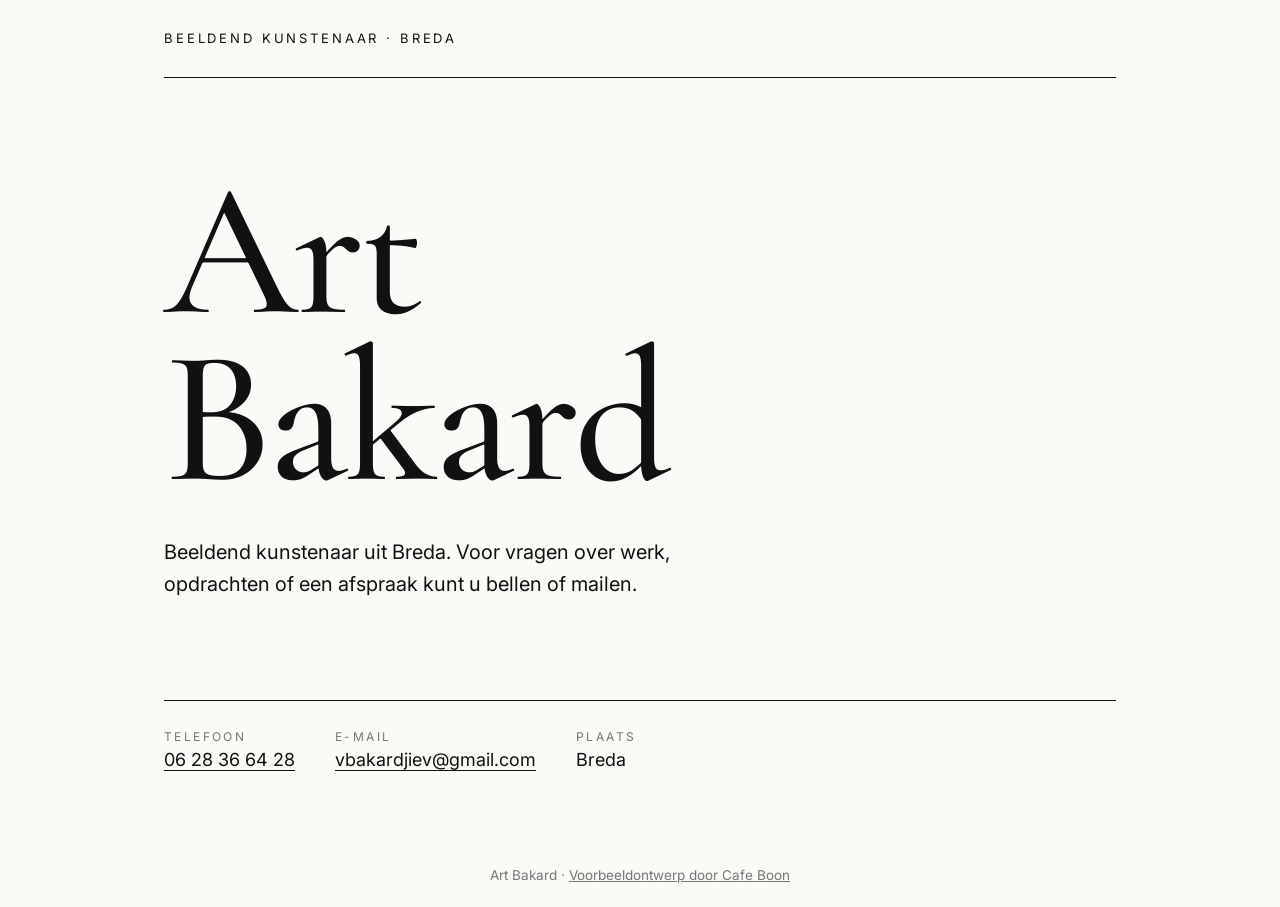
==== index.html @ c5c60d00 "Voorbeeldwebsite" ====
<!doctype html>
<html lang="nl">
<head>
<meta charset="utf-8">
<meta name="viewport" content="width=device-width,initial-scale=1">
<title>Art Bakard | Beeldend kunstenaar in Breda</title>
<meta name="description" content="Art Bakard is beeldend kunstenaar in Breda. Bel of mail voor werk, opdrachten of een afspraak.">
<meta name="robots" content="noindex">
<link rel="icon" type="image/png" href="images/favicon.png">
<meta property="og:title" content="Art Bakard">
<meta property="og:description" content="Art Bakard is beeldend kunstenaar in Breda. Bel of mail voor werk, opdrachten of een afspraak.">
<meta property="og:image" content="https://artbakard.cafeboon.com/images/og.png">
<link rel="preconnect" href="https://fonts.googleapis.com"><link rel="preconnect" href="https://fonts.gstatic.com" crossorigin>
<link href="https://fonts.googleapis.com/css2?family=Cormorant+Garamond:wght@500&family=Inter:wght@400&display=swap" rel="stylesheet">
<link rel="stylesheet" href="style.css">
</head>
<body>
<main>
<div class="top">Beeldend kunstenaar &middot; Breda</div>
<div class="hero"><h1>Art<br>Bakard</h1><p>Beeldend kunstenaar uit Breda. Voor vragen over werk, opdrachten of een afspraak kunt u bellen of mailen.</p></div>
<div class="line">
 <div><small>Telefoon</small><a href="tel:0628366428">06 28 36 64 28</a></div>
 <div><small>E-mail</small><a href="mailto:vbakardjiev@gmail.com">vbakardjiev@gmail.com</a></div>
 <div><small>Plaats</small>Breda</div>
</div></main>
<footer>Art Bakard &middot; <a href="https://cafeboon.com">Voorbeeldontwerp door Cafe Boon</a></footer>
</body>
</html>
---- style.css ----
*{box-sizing:border-box;margin:0}
body{font-family:'Inter',Arial,sans-serif;background:#fafaf7;color:#111;font-size:18px;line-height:1.6;min-height:100vh;display:flex;flex-direction:column}
main{flex:1;max-width:1000px;margin:0 auto;padding:0 24px;width:100%}
.top{padding:28px 0;font-size:13px;letter-spacing:.22em;text-transform:uppercase;border-bottom:1px solid #111}
.hero{padding:90px 0 40px}
.hero h1{font-family:'Cormorant Garamond',serif;font-weight:500;font-size:clamp(64px,15vw,190px);line-height:.88;letter-spacing:-.02em}
.hero p{margin-top:34px;max-width:26em;font-size:20px}
.line{display:flex;flex-wrap:wrap;gap:12px 40px;border-top:1px solid #111;margin-top:60px;padding:26px 0 70px}
.line small{display:block;font-size:12px;letter-spacing:.2em;text-transform:uppercase;color:#777}
.line a{color:#111;text-decoration-thickness:1px;text-underline-offset:4px}
footer{text-align:center;font-size:13.5px;padding:20px;color:#777}
footer a{color:#777}
@media(max-width:600px){.hero{padding:50px 0 20px}}
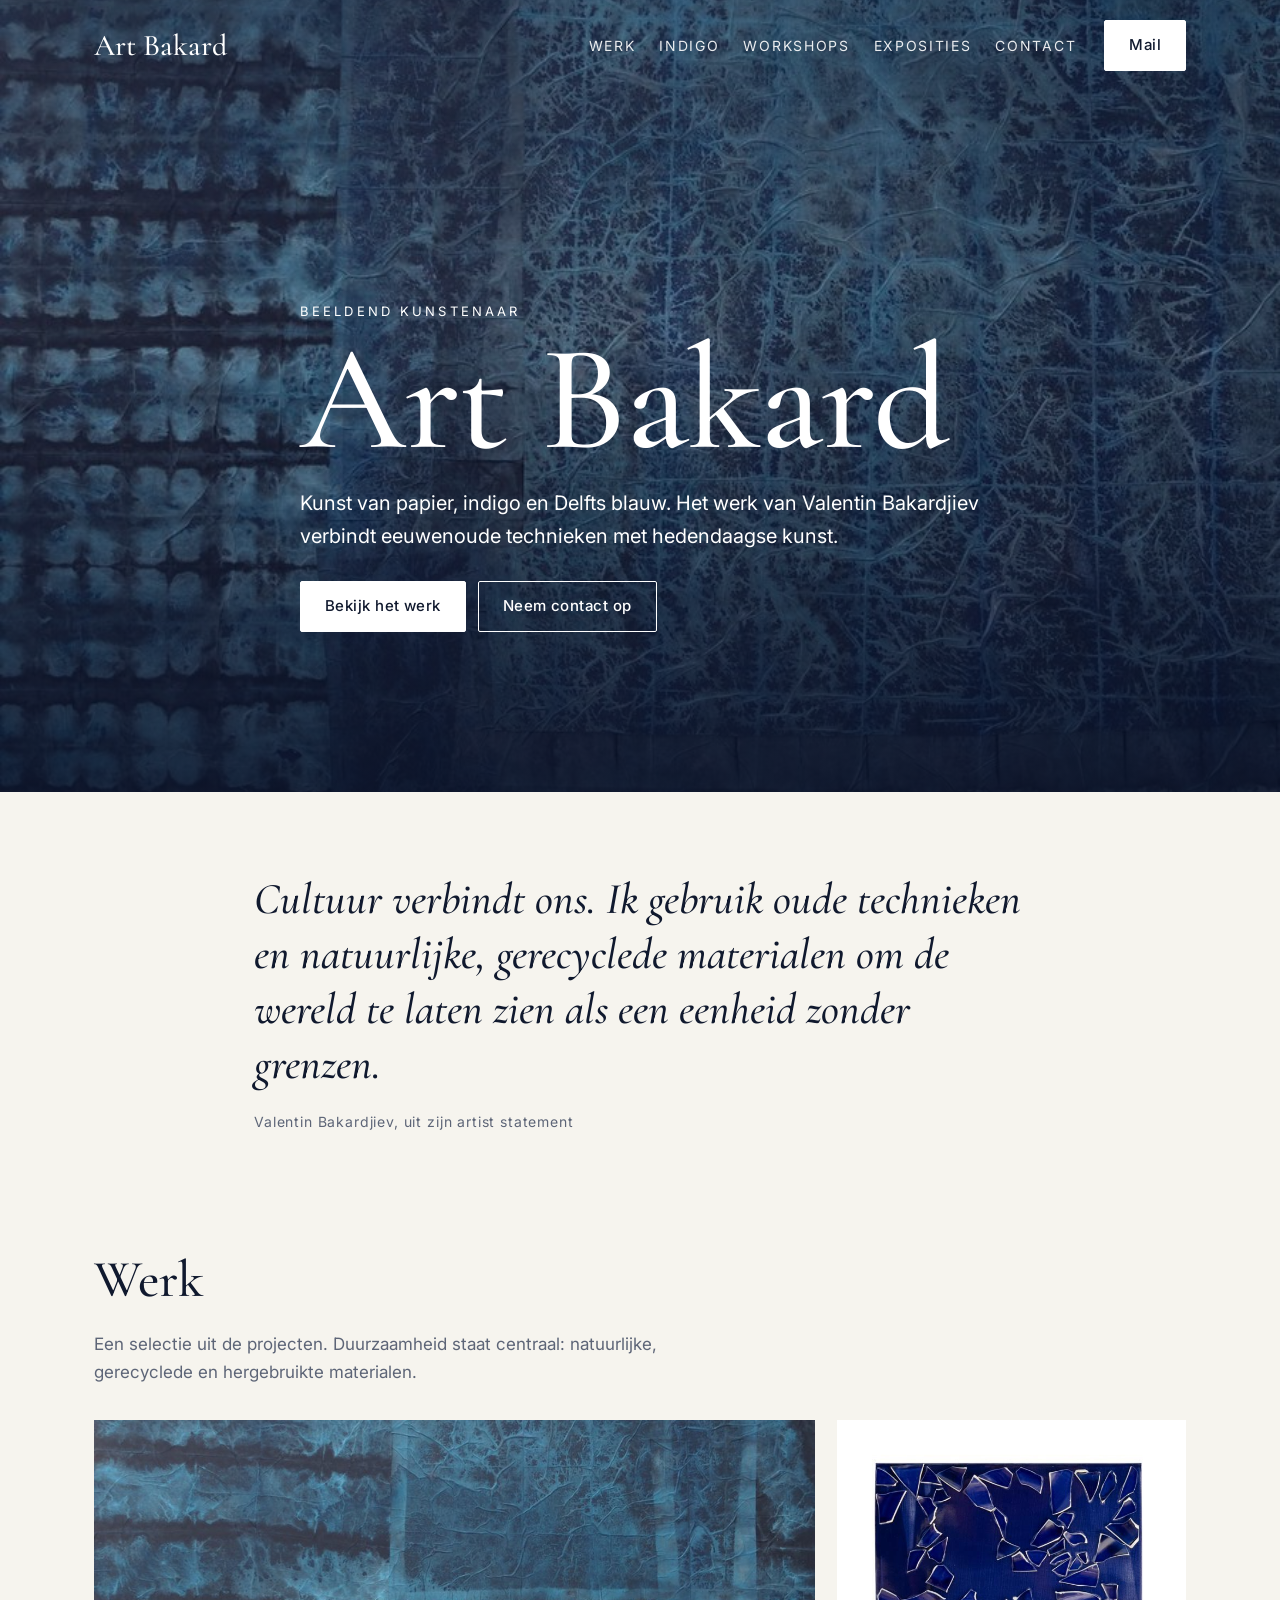
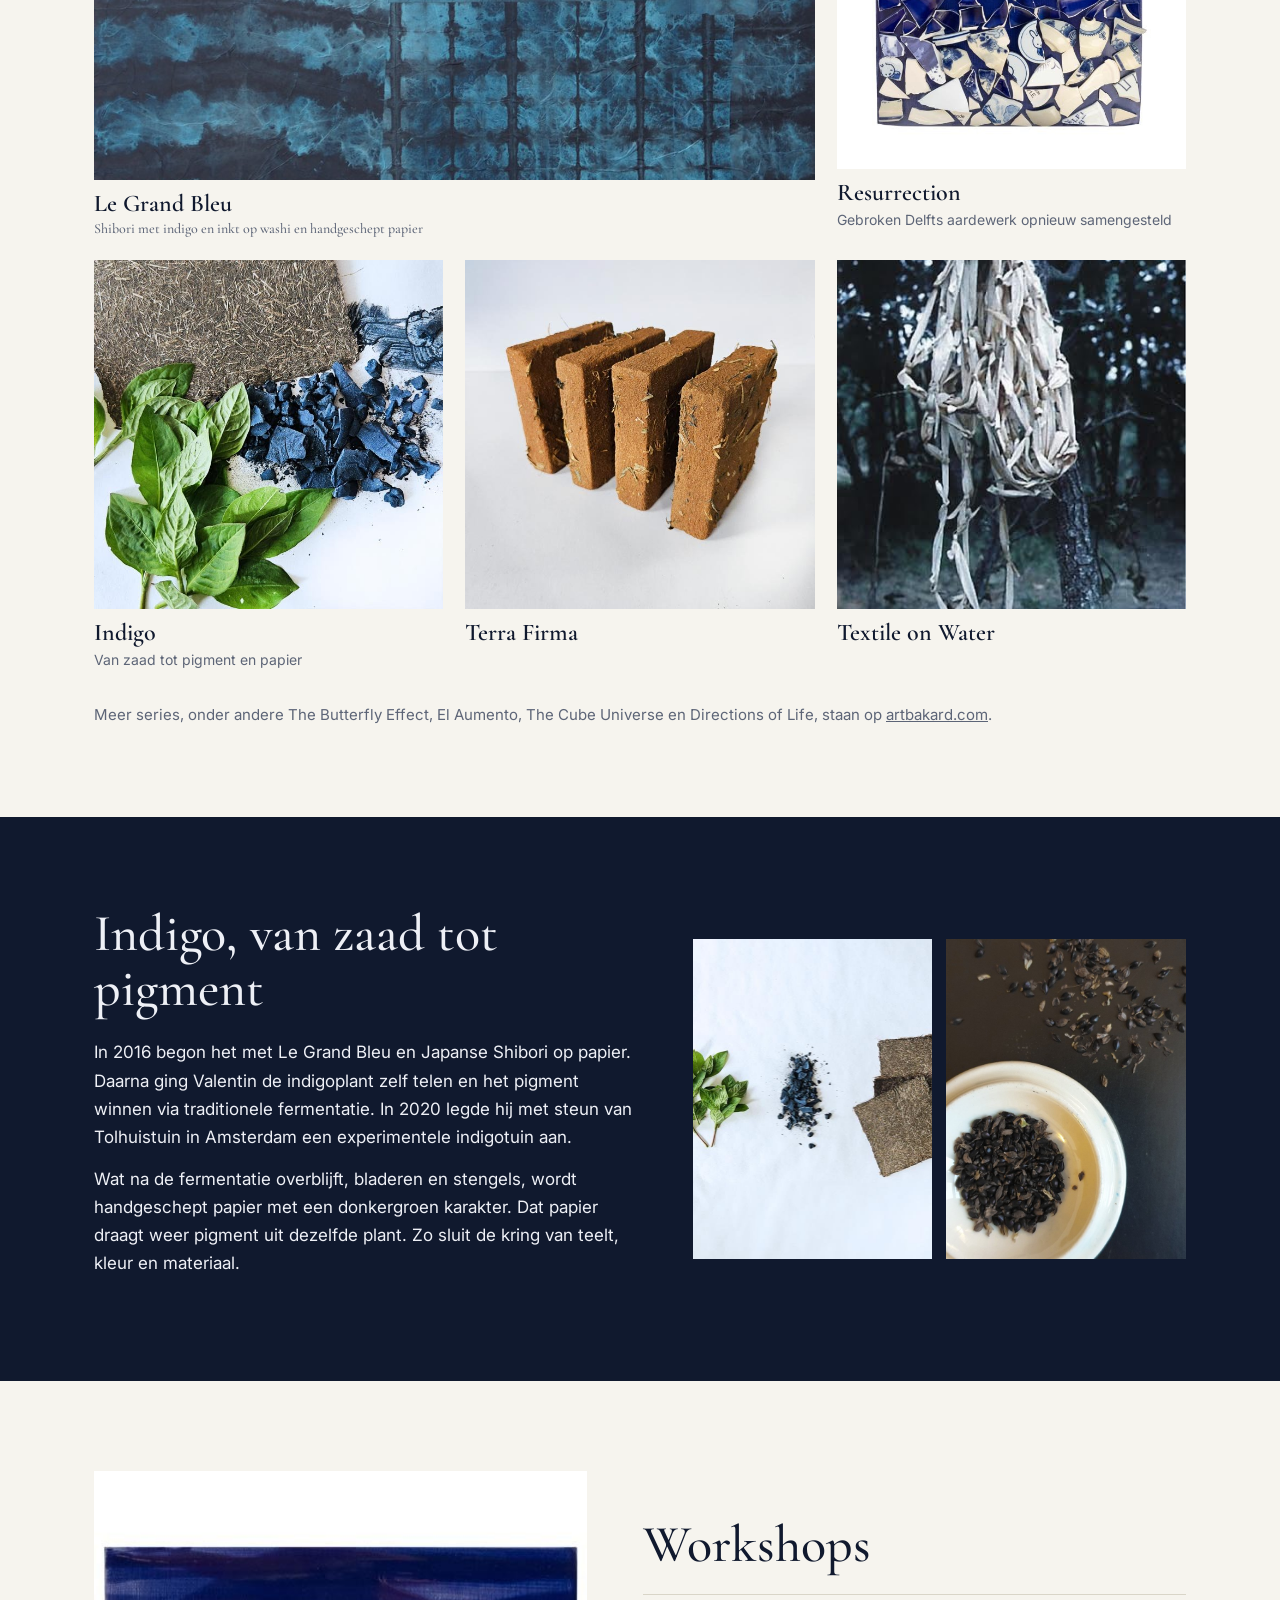
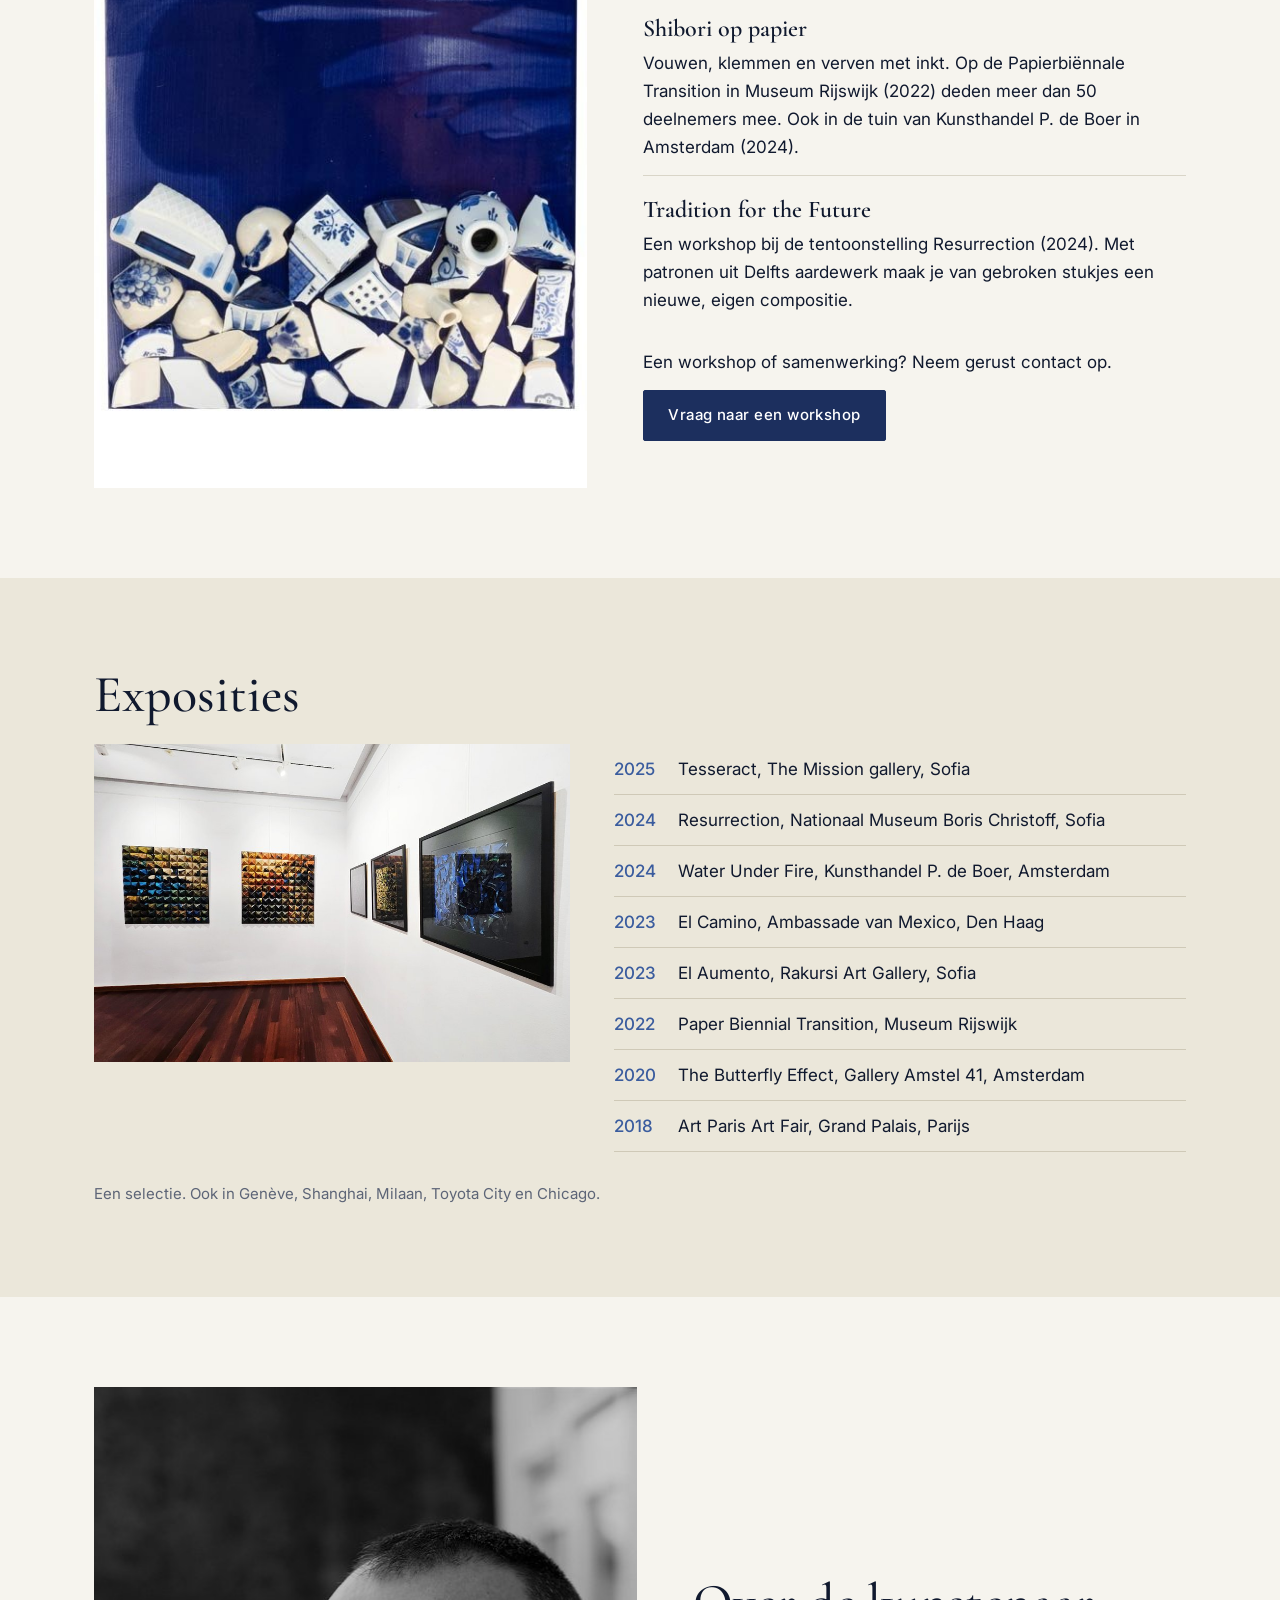
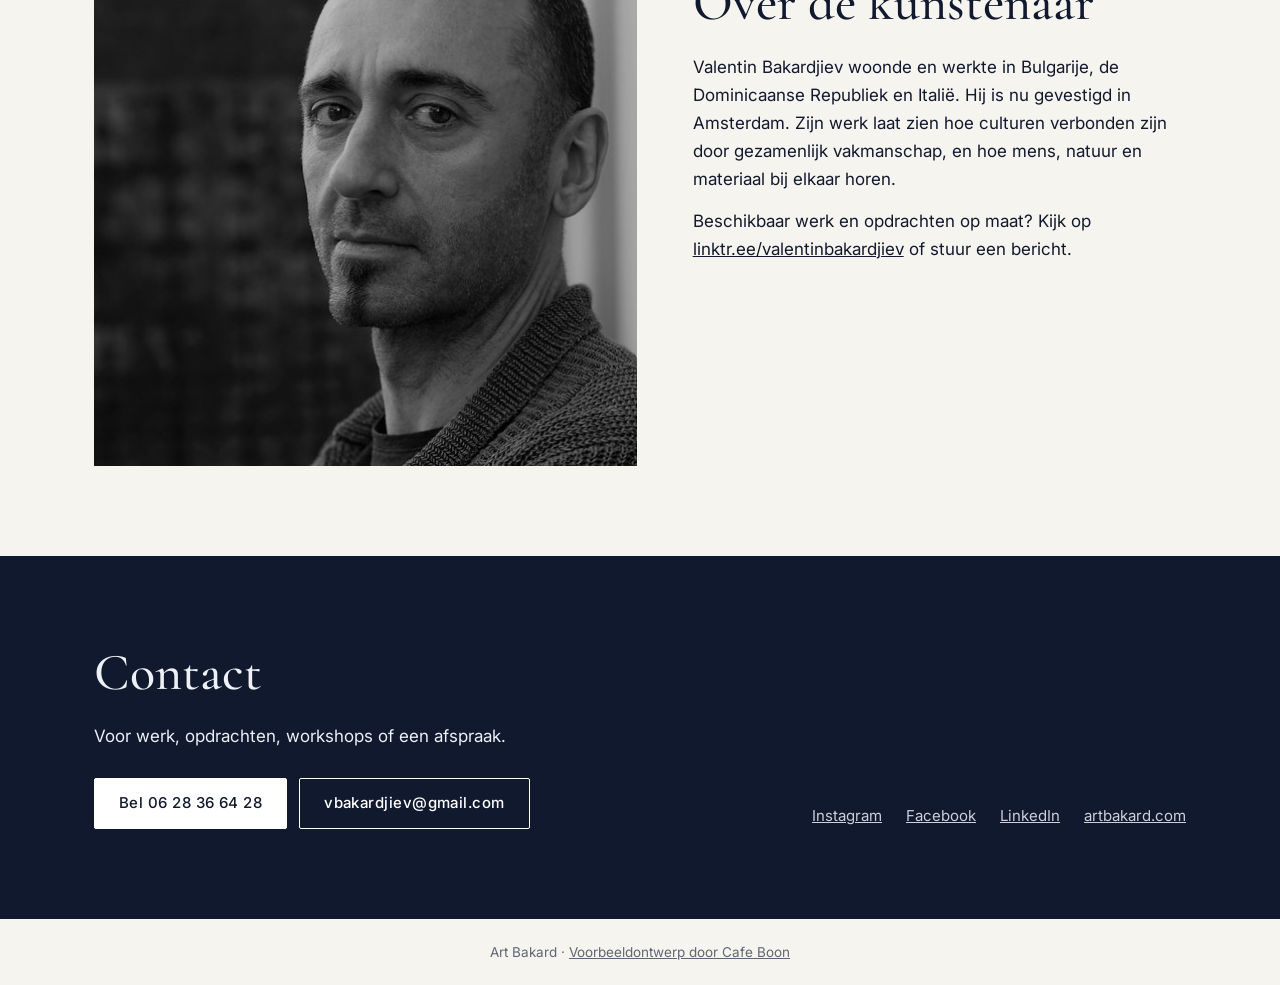
==== commit f96beddf: "Uitgebreide one-page site met eigen werk, exposities en workshops" ====
--- a/index.html
+++ b/index.html
@@ -3,26 +3,107 @@
 <head>
 <meta charset="utf-8">
 <meta name="viewport" content="width=device-width,initial-scale=1">
-<title>Art Bakard | Beeldend kunstenaar in Breda</title>
-<meta name="description" content="Art Bakard is beeldend kunstenaar in Breda. Bel of mail voor werk, opdrachten of een afspraak.">
+<title>Art Bakard | Valentin Bakardjiev, beeldend kunstenaar</title>
+<meta name="description" content="Art Bakard is het kunstenaarsmerk van Valentin Bakardjiev. Werk met indigo, papier en Delfts blauw, exposities, workshops Shibori op papier en contact.">
 <meta name="robots" content="noindex">
 <link rel="icon" type="image/png" href="images/favicon.png">
-<meta property="og:title" content="Art Bakard">
-<meta property="og:description" content="Art Bakard is beeldend kunstenaar in Breda. Bel of mail voor werk, opdrachten of een afspraak.">
-<meta property="og:image" content="https://artbakard.cafeboon.com/images/og.png">
+<meta property="og:title" content="Art Bakard | Valentin Bakardjiev">
+<meta property="og:description" content="Kunst met indigo, papier en Delfts blauw. Werk, exposities en workshops.">
+<meta property="og:image" content="https://artbakard.cafeboon.com/images/og.jpg">
+<meta property="og:type" content="website">
 <link rel="preconnect" href="https://fonts.googleapis.com"><link rel="preconnect" href="https://fonts.gstatic.com" crossorigin>
-<link href="https://fonts.googleapis.com/css2?family=Cormorant+Garamond:wght@500&family=Inter:wght@400&display=swap" rel="stylesheet">
+<link href="https://fonts.googleapis.com/css2?family=Cormorant+Garamond:ital,wght@0,500;0,600;1,500&family=Inter:wght@400;500&display=swap" rel="stylesheet">
 <link rel="stylesheet" href="style.css">
 </head>
 <body>
-<main>
-<div class="top">Beeldend kunstenaar &middot; Breda</div>
-<div class="hero"><h1>Art<br>Bakard</h1><p>Beeldend kunstenaar uit Breda. Voor vragen over werk, opdrachten of een afspraak kunt u bellen of mailen.</p></div>
-<div class="line">
- <div><small>Telefoon</small><a href="tel:0628366428">06 28 36 64 28</a></div>
- <div><small>E-mail</small><a href="mailto:vbakardjiev@gmail.com">vbakardjiev@gmail.com</a></div>
- <div><small>Plaats</small>Breda</div>
-</div></main>
-<footer>Art Bakard &middot; <a href="https://cafeboon.com">Voorbeeldontwerp door Cafe Boon</a></footer>
+<header><div class="wrap">
+<a class="logo" href="#top">Art Bakard</a>
+<nav><a href="#werk">Werk</a><a href="#indigo">Indigo</a><a href="#workshops">Workshops</a><a href="#exposities">Exposities</a><a href="#contact">Contact</a></nav>
+<a class="btn" href="mailto:vbakardjiev@gmail.com">Mail</a>
+</div></header>
+
+<section class="hero" id="top">
+<img src="images/grandbleu-1.jpg" alt="Le Grand Bleu, indigo en inkt op papier" fetchpriority="high">
+<div class="shade"></div>
+<div class="wrap"><p class="eyebrow">Beeldend kunstenaar</p><h1>Art Bakard</h1><p class="lead">Kunst van papier, indigo en Delfts blauw. Het werk van Valentin Bakardjiev verbindt eeuwenoude technieken met hedendaagse kunst.</p>
+<div class="row"><a class="btn" href="#werk">Bekijk het werk</a><a class="btn ghost" href="mailto:vbakardjiev@gmail.com">Neem contact op</a></div></div>
+</section>
+
+<section class="statement"><div class="wrap narrow">
+<p class="big">Cultuur verbindt ons. Ik gebruik oude technieken en natuurlijke, gerecyclede materialen om de wereld te laten zien als een eenheid zonder grenzen.</p>
+<p class="by">Valentin Bakardjiev, uit zijn artist statement</p>
+</div></section>
+
+<section id="werk"><div class="wrap">
+<h2>Werk</h2>
+<p class="intro">Een selectie uit de projecten. Duurzaamheid staat centraal: natuurlijke, gerecyclede en hergebruikte materialen.</p>
+<div class="works">
+<figure class="w big"><img src="images/grandbleu-2.jpg" alt="Le Grand Bleu, Shibori met indigo op papier" loading="lazy"><figcaption><b>Le Grand Bleu</b><span>Shibori met indigo en inkt op washi en handgeschept papier</span></figcaption></figure>
+<figure class="w"><img src="images/resurrection-1.jpg" alt="Resurrection, mozaiek van Delfts blauw" loading="lazy"><figcaption><b>Resurrection</b><span>Gebroken Delfts aardewerk opnieuw samengesteld</span></figcaption></figure>
+<figure class="w"><img src="images/indigo-papier.jpg" alt="Indigo, papier van plantenresten" loading="lazy"><figcaption><b>Indigo</b><span>Van zaad tot pigment en papier</span></figcaption></figure>
+<figure class="w"><img src="images/terra-firma.jpg" alt="Terra Firma" loading="lazy"><figcaption><b>Terra Firma</b></figcaption></figure>
+<figure class="w"><img src="images/textile-on-water.jpg" alt="Textile on Water" loading="lazy"><figcaption><b>Textile on Water</b></figcaption></figure>
+</div>
+<p class="more">Meer series, onder andere The Butterfly Effect, El Aumento, The Cube Universe en Directions of Life, staan op <a href="https://artbakard.com">artbakard.com</a>.</p>
+</div></section>
+
+<section class="dark" id="indigo"><div class="wrap split">
+<div>
+<h2>Indigo, van zaad tot pigment</h2>
+<p>In 2016 begon het met Le Grand Bleu en Japanse Shibori op papier. Daarna ging Valentin de indigoplant zelf telen en het pigment winnen via traditionele fermentatie. In 2020 legde hij met steun van Tolhuistuin in Amsterdam een experimentele indigotuin aan.</p>
+<p>Wat na de fermentatie overblijft, bladeren en stengels, wordt handgeschept papier met een donkergroen karakter. Dat papier draagt weer pigment uit dezelfde plant. Zo sluit de kring van teelt, kleur en materiaal.</p>
+</div>
+<div class="photos"><img src="images/indigo-plant.jpg" alt="Indigoplant, pigment en papier van plantenresten" loading="lazy"><img src="images/indigo-zaad.jpg" alt="Indigozaad" loading="lazy"></div>
+</div></section>
+
+<section id="workshops"><div class="wrap split rev">
+<div class="photos one"><img src="images/delft-blauw.jpg" alt="Delfts blauw mozaiek" loading="lazy"></div>
+<div>
+<h2>Workshops</h2>
+<ul class="list">
+<li><b>Shibori op papier</b>Vouwen, klemmen en verven met inkt. Op de Papierbiënnale Transition in Museum Rijswijk (2022) deden meer dan 50 deelnemers mee. Ook in de tuin van Kunsthandel P. de Boer in Amsterdam (2024).</li>
+<li><b>Tradition for the Future</b>Een workshop bij de tentoonstelling Resurrection (2024). Met patronen uit Delfts aardewerk maak je van gebroken stukjes een nieuwe, eigen compositie.</li>
+</ul>
+<p>Een workshop of samenwerking? Neem gerust contact op.</p>
+<a class="btn" href="mailto:vbakardjiev@gmail.com?subject=Workshop">Vraag naar een workshop</a>
+</div>
+</div></section>
+
+<section class="alt" id="exposities"><div class="wrap">
+<h2>Exposities</h2>
+<div class="expo-grid">
+<div class="photo"><img src="images/expositie.jpg" alt="Werk van Art Bakard in de galerie" loading="lazy"></div>
+<ul class="expo">
+<li><span>2025</span>Tesseract, The Mission gallery, Sofia</li>
+<li><span>2024</span>Resurrection, Nationaal Museum Boris Christoff, Sofia</li>
+<li><span>2024</span>Water Under Fire, Kunsthandel P. de Boer, Amsterdam</li>
+<li><span>2023</span>El Camino, Ambassade van Mexico, Den Haag</li>
+<li><span>2023</span>El Aumento, Rakursi Art Gallery, Sofia</li>
+<li><span>2022</span>Paper Biennial Transition, Museum Rijswijk</li>
+<li><span>2020</span>The Butterfly Effect, Gallery Amstel 41, Amsterdam</li>
+<li><span>2018</span>Art Paris Art Fair, Grand Palais, Parijs</li>
+</ul>
+</div>
+<p class="more">Een selectie. Ook in Genève, Shanghai, Milaan, Toyota City en Chicago.</p>
+</div></section>
+
+<section id="over"><div class="wrap split">
+<div class="photos one"><img src="images/portret.jpg" alt="Valentin Bakardjiev" loading="lazy"></div>
+<div>
+<h2>Over de kunstenaar</h2>
+<p>Valentin Bakardjiev woonde en werkte in Bulgarije, de Dominicaanse Republiek en Italië. Hij is nu gevestigd in Amsterdam. Zijn werk laat zien hoe culturen verbonden zijn door gezamenlijk vakmanschap, en hoe mens, natuur en materiaal bij elkaar horen.</p>
+<p>Beschikbaar werk en opdrachten op maat? Kijk op <a href="https://linktr.ee/valentinbakardjiev">linktr.ee/valentinbakardjiev</a> of stuur een bericht.</p>
+</div>
+</div></section>
+
+<section class="dark" id="contact"><div class="wrap contact">
+<div>
+<h2>Contact</h2>
+<p>Voor werk, opdrachten, workshops of een afspraak.</p>
+<div class="row"><a class="btn" href="tel:+31628366428">Bel 06 28 36 64 28</a><a class="btn ghost" href="mailto:vbakardjiev@gmail.com">vbakardjiev@gmail.com</a></div>
+</div>
+<div class="social"><a href="https://www.instagram.com/valentinbakardjiev/" rel="noopener">Instagram</a><a href="https://www.facebook.com/ArtBakard" rel="noopener">Facebook</a><a href="https://www.linkedin.com/in/valentin-bakardjiev-a98389123/" rel="noopener">LinkedIn</a><a href="https://artbakard.com" rel="noopener">artbakard.com</a></div>
+</div></section>
+<footer><div class="wrap">Art Bakard &middot; <a href="https://cafeboon.com">Voorbeeldontwerp door Cafe Boon</a></div></footer>
 </body>
-</html>+</html>
--- a/style.css
+++ b/style.css
@@ -1,13 +1,74 @@
+:root{--ink:#10192e;--indigo:#1c2f5e;--blue:#3a5c9e;--paper:#f6f4ee;--line:#d9d5c8;--mute:#5d6577}
 *{box-sizing:border-box;margin:0}
-body{font-family:'Inter',Arial,sans-serif;background:#fafaf7;color:#111;font-size:18px;line-height:1.6;min-height:100vh;display:flex;flex-direction:column}
-main{flex:1;max-width:1000px;margin:0 auto;padding:0 24px;width:100%}
-.top{padding:28px 0;font-size:13px;letter-spacing:.22em;text-transform:uppercase;border-bottom:1px solid #111}
-.hero{padding:90px 0 40px}
-.hero h1{font-family:'Cormorant Garamond',serif;font-weight:500;font-size:clamp(64px,15vw,190px);line-height:.88;letter-spacing:-.02em}
-.hero p{margin-top:34px;max-width:26em;font-size:20px}
-.line{display:flex;flex-wrap:wrap;gap:12px 40px;border-top:1px solid #111;margin-top:60px;padding:26px 0 70px}
-.line small{display:block;font-size:12px;letter-spacing:.2em;text-transform:uppercase;color:#777}
-.line a{color:#111;text-decoration-thickness:1px;text-underline-offset:4px}
-footer{text-align:center;font-size:13.5px;padding:20px;color:#777}
-footer a{color:#777}
-@media(max-width:600px){.hero{padding:50px 0 20px}}+html{scroll-behavior:smooth}
+body{font-family:'Inter',Arial,sans-serif;background:var(--paper);color:var(--ink);font-size:17px;line-height:1.65}
+img{display:block;max-width:100%}
+.wrap{max-width:1140px;margin:0 auto;padding:0 24px}
+.narrow{max-width:820px}
+h1,h2,.logo,.big{font-family:'Cormorant Garamond',serif;font-weight:500}
+h2{font-size:clamp(34px,5vw,52px);line-height:1.05;margin-bottom:22px}
+a{color:inherit}
+.btn{display:inline-block;background:var(--indigo);color:#fff;text-decoration:none;padding:12px 24px;border-radius:2px;font-weight:500;font-size:15px;letter-spacing:.03em;border:1px solid var(--indigo)}
+.btn.ghost{background:transparent;color:inherit;border-color:currentColor}
+.row{display:flex;flex-wrap:wrap;gap:12px;margin-top:28px}
+header{position:absolute;top:0;left:0;right:0;z-index:5;color:#fff}
+header .wrap{display:flex;align-items:center;gap:28px;padding-top:20px;padding-bottom:20px}
+.logo{font-size:30px;text-decoration:none;margin-right:auto}
+nav{display:flex;gap:24px;font-size:14px;letter-spacing:.12em;text-transform:uppercase}
+nav a{text-decoration:none;opacity:.9}
+header .btn{background:#fff;color:var(--ink);border-color:#fff}
+.hero{position:relative;min-height:88vh;display:flex;align-items:flex-end;color:#fff;overflow:hidden;background:var(--indigo)}
+.hero>img{position:absolute;inset:0;width:100%;height:100%;object-fit:cover}
+.shade{position:absolute;inset:0;background:linear-gradient(180deg,rgba(10,18,40,.45),rgba(10,18,40,.2) 40%,rgba(10,18,40,.82))}
+.hero .wrap{position:relative;padding-bottom:70px;padding-top:140px}
+.eyebrow{font-size:13px;letter-spacing:.24em;text-transform:uppercase;margin-bottom:10px}
+.hero h1{font-size:clamp(64px,13vw,150px);line-height:.9;letter-spacing:-.01em}
+.lead{max-width:34em;font-size:20px;margin-top:20px}
+.hero .btn{background:#fff;color:var(--ink);border-color:#fff}.hero .btn.ghost{background:transparent;color:#fff}
+section{padding:90px 0}
+.statement{background:var(--paper);padding:80px 0 30px}
+.big{font-size:clamp(28px,4vw,44px);line-height:1.25;font-style:italic}
+.by{margin-top:18px;font-size:14px;color:var(--mute);letter-spacing:.06em}
+.intro{max-width:36em;color:var(--mute);margin-bottom:34px}
+.works{display:grid;grid-template-columns:repeat(3,1fr);gap:22px}
+.w img{width:100%;aspect-ratio:1/1;object-fit:cover;background:#e7e3d6}
+.w.big{grid-column:span 2;grid-row:span 1;font-style:normal}
+.w.big img{aspect-ratio:2/1}
+.w figcaption{padding-top:10px;font-size:15px}
+.w figcaption b{display:block;font-family:'Cormorant Garamond',serif;font-size:24px;font-weight:600;line-height:1.2}
+.w figcaption span{color:var(--mute);font-size:14px}
+.more{margin-top:30px;color:var(--mute);font-size:15px}
+.dark{background:var(--ink);color:#eef0f6}
+.dark .btn{background:#fff;color:var(--ink);border-color:#fff}.dark .btn.ghost{background:transparent;color:#fff}
+.alt{background:#ebe7da}
+.split{display:grid;grid-template-columns:1.1fr 1fr;gap:56px;align-items:center}
+.split p{margin-bottom:14px}
+.split.rev{grid-template-columns:1fr 1.1fr}
+.photos{display:grid;grid-template-columns:1fr 1fr;gap:14px}
+.photos.one{grid-template-columns:1fr}
+.photos img{width:100%;height:100%;object-fit:cover;aspect-ratio:3/4}
+.photos.one img{aspect-ratio:4/5}
+.list{list-style:none;padding:0;margin-bottom:20px}
+.list li{padding:14px 0;border-top:1px solid var(--line)}
+.list b{display:block;font-family:'Cormorant Garamond',serif;font-size:24px;font-weight:600}
+.expo-grid{display:grid;grid-template-columns:1fr 1.2fr;gap:44px;align-items:start}
+.expo-grid .photo img{width:100%;aspect-ratio:3/2;object-fit:cover}
+.expo{list-style:none;padding:0}
+.expo li{display:flex;gap:20px;padding:11px 0;border-bottom:1px solid #cfc9b7}
+.expo li span{min-width:44px;color:var(--blue);font-weight:500}
+.contact{display:flex;flex-wrap:wrap;gap:40px;justify-content:space-between;align-items:flex-end}
+.social{display:flex;flex-wrap:wrap;gap:8px 24px;font-size:15px}
+.social a{opacity:.85}
+footer{padding:22px 0;font-size:13.5px;text-align:center;color:var(--mute)}
+footer a{color:var(--mute)}
+@media(max-width:820px){
+nav{display:none}
+section{padding:60px 0}
+.hero{min-height:80vh}
+.works{grid-template-columns:1fr 1fr;gap:14px}
+.w.big{grid-column:span 2}
+.split,.split.rev,.expo-grid{grid-template-columns:1fr;gap:30px}
+.split.rev .photos{order:2}
+.photos.one img{aspect-ratio:3/2}
+}
+@media(max-width:480px){.works{grid-template-columns:1fr}.w.big{grid-column:auto}.w.big img{aspect-ratio:3/2}.lead{font-size:18px}}
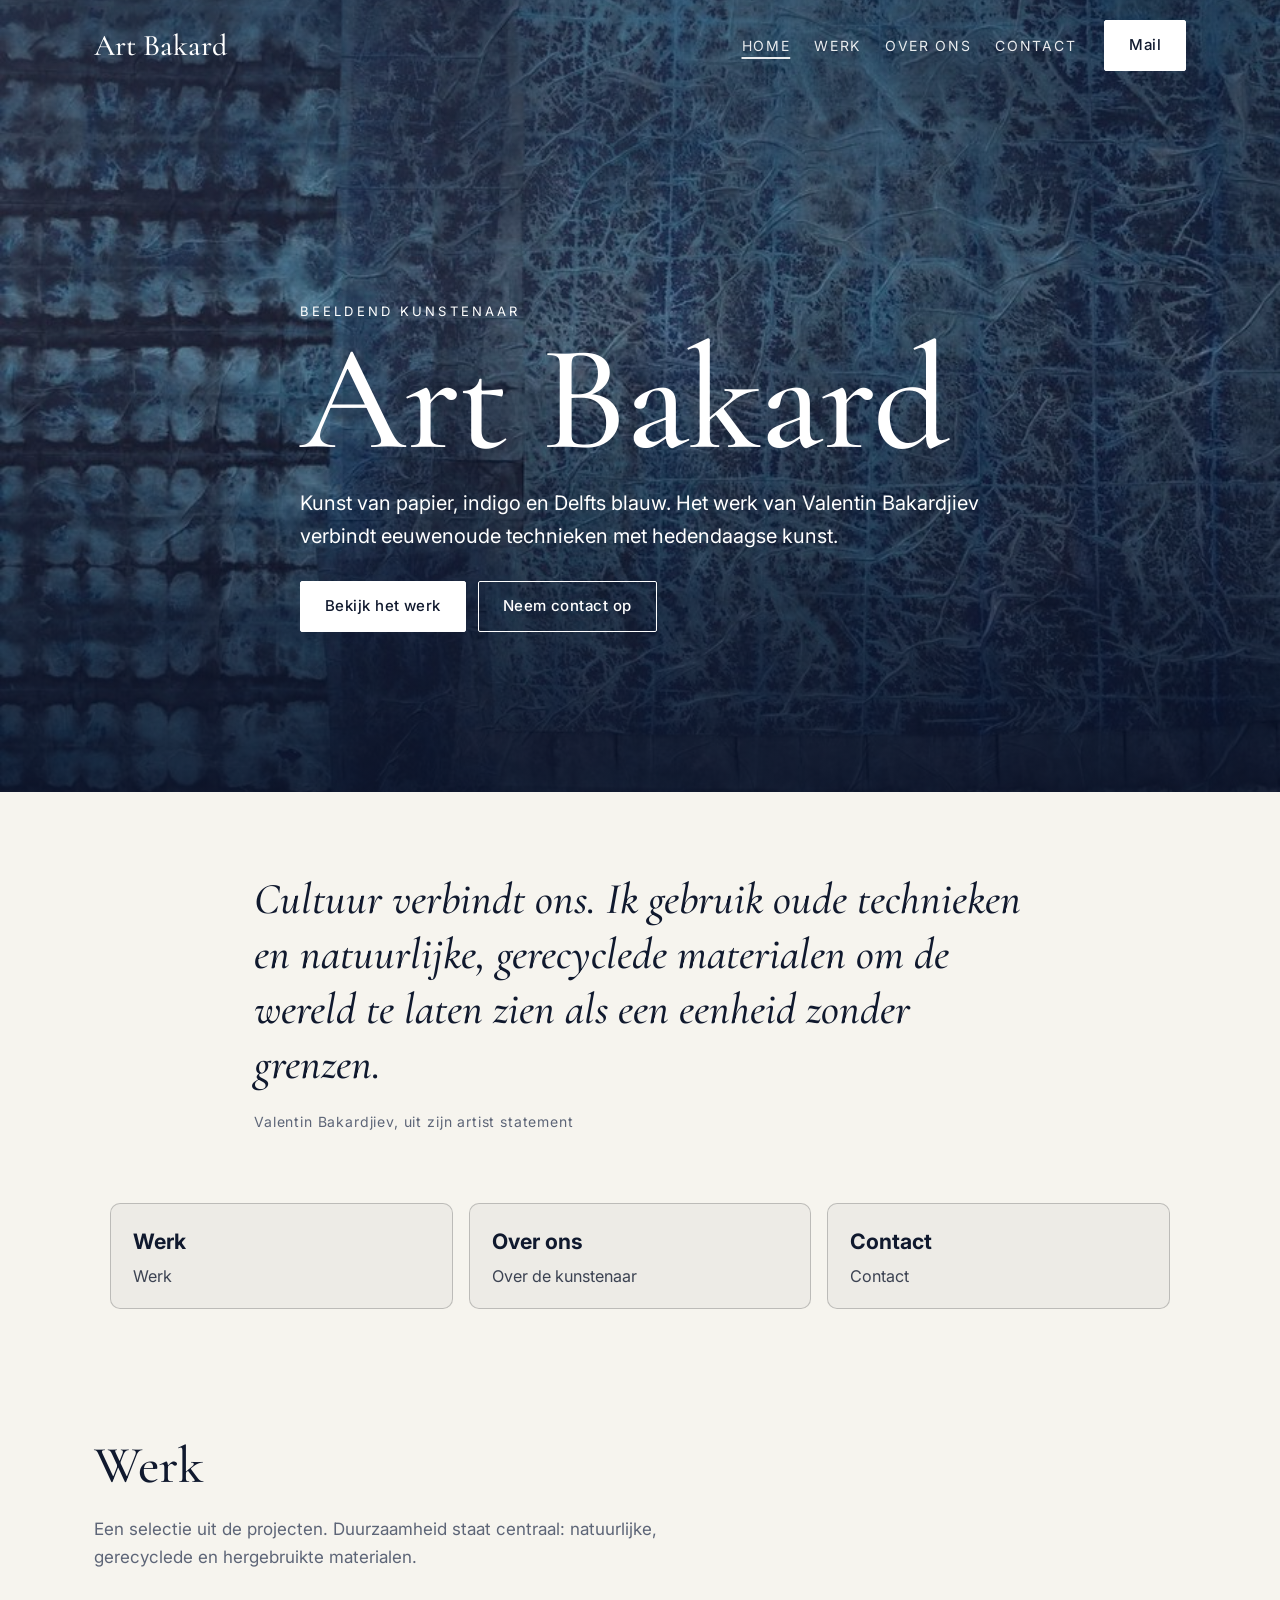
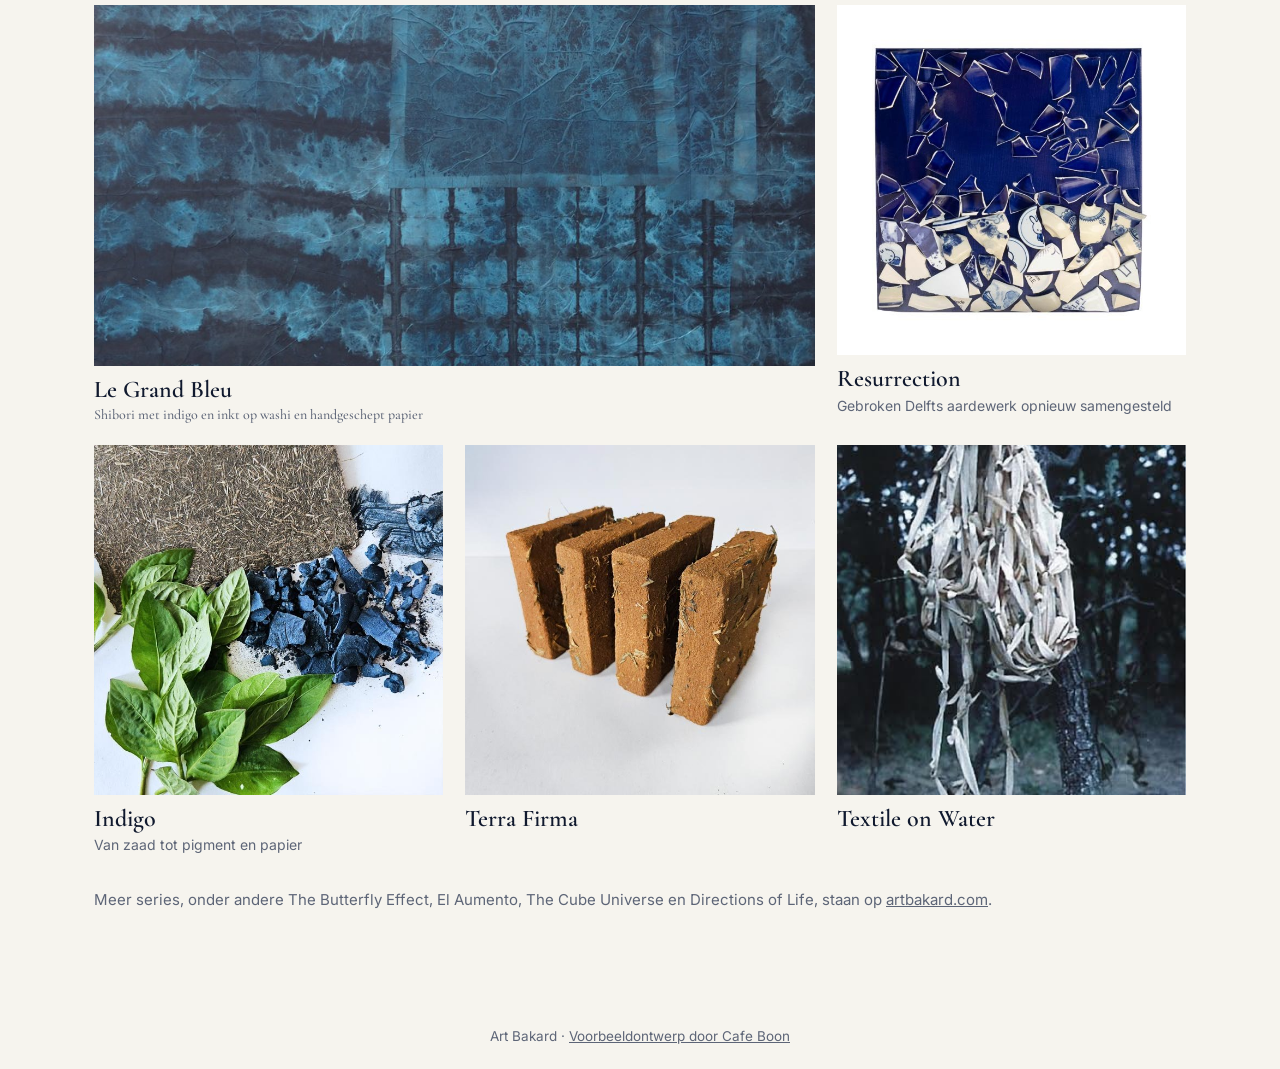
==== commit 99074275: "Website opgedeeld in meerdere pagina's" ====
--- a/index.html
+++ b/index.html
@@ -17,93 +17,33 @@
 </head>
 <body>
 <header><div class="wrap">
-<a class="logo" href="#top">Art Bakard</a>
-<nav><a href="#werk">Werk</a><a href="#indigo">Indigo</a><a href="#workshops">Workshops</a><a href="#exposities">Exposities</a><a href="#contact">Contact</a></nav>
+<a class="logo" href="index.html">Art Bakard</a>
+<nav><a aria-current="page" href="index.html">Home</a><a href="aanbod.html">Werk</a><a href="over.html">Over ons</a><a href="contact.html">Contact</a></nav>
 <a class="btn" href="mailto:vbakardjiev@gmail.com">Mail</a>
 </div></header>
-
+<div aria-label="Pagina's" class="sn-bar" role="navigation"><a aria-current="page" class="sn-link" href="index.html">Home</a><a class="sn-link" href="aanbod.html">Werk</a><a class="sn-link" href="over.html">Over ons</a><a class="sn-link" href="contact.html">Contact</a></div>
 <section class="hero" id="top">
-<img src="images/grandbleu-1.jpg" alt="Le Grand Bleu, indigo en inkt op papier" fetchpriority="high">
+<img alt="Le Grand Bleu, indigo en inkt op papier" fetchpriority="high" src="images/grandbleu-1.jpg"/>
 <div class="shade"></div>
 <div class="wrap"><p class="eyebrow">Beeldend kunstenaar</p><h1>Art Bakard</h1><p class="lead">Kunst van papier, indigo en Delfts blauw. Het werk van Valentin Bakardjiev verbindt eeuwenoude technieken met hedendaagse kunst.</p>
-<div class="row"><a class="btn" href="#werk">Bekijk het werk</a><a class="btn ghost" href="mailto:vbakardjiev@gmail.com">Neem contact op</a></div></div>
+<div class="row"><a class="btn" href="aanbod.html">Bekijk het werk</a><a class="btn ghost" href="mailto:vbakardjiev@gmail.com">Neem contact op</a></div></div>
 </section>
-
 <section class="statement"><div class="wrap narrow">
 <p class="big">Cultuur verbindt ons. Ik gebruik oude technieken en natuurlijke, gerecyclede materialen om de wereld te laten zien als een eenheid zonder grenzen.</p>
 <p class="by">Valentin Bakardjiev, uit zijn artist statement</p>
 </div></section>
-
-<section id="werk"><div class="wrap">
+<div class="sn-cards"><a class="sn-card" href="aanbod.html"><strong>Werk</strong><span>Werk</span></a><a class="sn-card" href="over.html"><strong>Over ons</strong><span>Over de kunstenaar</span></a><a class="sn-card" href="contact.html"><strong>Contact</strong><span>Contact</span></a></div>
+<section><div class="wrap">
 <h2>Werk</h2>
 <p class="intro">Een selectie uit de projecten. Duurzaamheid staat centraal: natuurlijke, gerecyclede en hergebruikte materialen.</p>
 <div class="works">
-<figure class="w big"><img src="images/grandbleu-2.jpg" alt="Le Grand Bleu, Shibori met indigo op papier" loading="lazy"><figcaption><b>Le Grand Bleu</b><span>Shibori met indigo en inkt op washi en handgeschept papier</span></figcaption></figure>
-<figure class="w"><img src="images/resurrection-1.jpg" alt="Resurrection, mozaiek van Delfts blauw" loading="lazy"><figcaption><b>Resurrection</b><span>Gebroken Delfts aardewerk opnieuw samengesteld</span></figcaption></figure>
-<figure class="w"><img src="images/indigo-papier.jpg" alt="Indigo, papier van plantenresten" loading="lazy"><figcaption><b>Indigo</b><span>Van zaad tot pigment en papier</span></figcaption></figure>
-<figure class="w"><img src="images/terra-firma.jpg" alt="Terra Firma" loading="lazy"><figcaption><b>Terra Firma</b></figcaption></figure>
-<figure class="w"><img src="images/textile-on-water.jpg" alt="Textile on Water" loading="lazy"><figcaption><b>Textile on Water</b></figcaption></figure>
+<figure class="w big"><img alt="Le Grand Bleu, Shibori met indigo op papier" loading="lazy" src="images/grandbleu-2.jpg"/><figcaption><b>Le Grand Bleu</b><span>Shibori met indigo en inkt op washi en handgeschept papier</span></figcaption></figure>
+<figure class="w"><img alt="Resurrection, mozaiek van Delfts blauw" loading="lazy" src="images/resurrection-1.jpg"/><figcaption><b>Resurrection</b><span>Gebroken Delfts aardewerk opnieuw samengesteld</span></figcaption></figure>
+<figure class="w"><img alt="Indigo, papier van plantenresten" loading="lazy" src="images/indigo-papier.jpg"/><figcaption><b>Indigo</b><span>Van zaad tot pigment en papier</span></figcaption></figure>
+<figure class="w"><img alt="Terra Firma" loading="lazy" src="images/terra-firma.jpg"/><figcaption><b>Terra Firma</b></figcaption></figure>
+<figure class="w"><img alt="Textile on Water" loading="lazy" src="images/textile-on-water.jpg"/><figcaption><b>Textile on Water</b></figcaption></figure>
 </div>
 <p class="more">Meer series, onder andere The Butterfly Effect, El Aumento, The Cube Universe en Directions of Life, staan op <a href="https://artbakard.com">artbakard.com</a>.</p>
 </div></section>
-
-<section class="dark" id="indigo"><div class="wrap split">
-<div>
-<h2>Indigo, van zaad tot pigment</h2>
-<p>In 2016 begon het met Le Grand Bleu en Japanse Shibori op papier. Daarna ging Valentin de indigoplant zelf telen en het pigment winnen via traditionele fermentatie. In 2020 legde hij met steun van Tolhuistuin in Amsterdam een experimentele indigotuin aan.</p>
-<p>Wat na de fermentatie overblijft, bladeren en stengels, wordt handgeschept papier met een donkergroen karakter. Dat papier draagt weer pigment uit dezelfde plant. Zo sluit de kring van teelt, kleur en materiaal.</p>
-</div>
-<div class="photos"><img src="images/indigo-plant.jpg" alt="Indigoplant, pigment en papier van plantenresten" loading="lazy"><img src="images/indigo-zaad.jpg" alt="Indigozaad" loading="lazy"></div>
-</div></section>
-
-<section id="workshops"><div class="wrap split rev">
-<div class="photos one"><img src="images/delft-blauw.jpg" alt="Delfts blauw mozaiek" loading="lazy"></div>
-<div>
-<h2>Workshops</h2>
-<ul class="list">
-<li><b>Shibori op papier</b>Vouwen, klemmen en verven met inkt. Op de Papierbiënnale Transition in Museum Rijswijk (2022) deden meer dan 50 deelnemers mee. Ook in de tuin van Kunsthandel P. de Boer in Amsterdam (2024).</li>
-<li><b>Tradition for the Future</b>Een workshop bij de tentoonstelling Resurrection (2024). Met patronen uit Delfts aardewerk maak je van gebroken stukjes een nieuwe, eigen compositie.</li>
-</ul>
-<p>Een workshop of samenwerking? Neem gerust contact op.</p>
-<a class="btn" href="mailto:vbakardjiev@gmail.com?subject=Workshop">Vraag naar een workshop</a>
-</div>
-</div></section>
-
-<section class="alt" id="exposities"><div class="wrap">
-<h2>Exposities</h2>
-<div class="expo-grid">
-<div class="photo"><img src="images/expositie.jpg" alt="Werk van Art Bakard in de galerie" loading="lazy"></div>
-<ul class="expo">
-<li><span>2025</span>Tesseract, The Mission gallery, Sofia</li>
-<li><span>2024</span>Resurrection, Nationaal Museum Boris Christoff, Sofia</li>
-<li><span>2024</span>Water Under Fire, Kunsthandel P. de Boer, Amsterdam</li>
-<li><span>2023</span>El Camino, Ambassade van Mexico, Den Haag</li>
-<li><span>2023</span>El Aumento, Rakursi Art Gallery, Sofia</li>
-<li><span>2022</span>Paper Biennial Transition, Museum Rijswijk</li>
-<li><span>2020</span>The Butterfly Effect, Gallery Amstel 41, Amsterdam</li>
-<li><span>2018</span>Art Paris Art Fair, Grand Palais, Parijs</li>
-</ul>
-</div>
-<p class="more">Een selectie. Ook in Genève, Shanghai, Milaan, Toyota City en Chicago.</p>
-</div></section>
-
-<section id="over"><div class="wrap split">
-<div class="photos one"><img src="images/portret.jpg" alt="Valentin Bakardjiev" loading="lazy"></div>
-<div>
-<h2>Over de kunstenaar</h2>
-<p>Valentin Bakardjiev woonde en werkte in Bulgarije, de Dominicaanse Republiek en Italië. Hij is nu gevestigd in Amsterdam. Zijn werk laat zien hoe culturen verbonden zijn door gezamenlijk vakmanschap, en hoe mens, natuur en materiaal bij elkaar horen.</p>
-<p>Beschikbaar werk en opdrachten op maat? Kijk op <a href="https://linktr.ee/valentinbakardjiev">linktr.ee/valentinbakardjiev</a> of stuur een bericht.</p>
-</div>
-</div></section>
-
-<section class="dark" id="contact"><div class="wrap contact">
-<div>
-<h2>Contact</h2>
-<p>Voor werk, opdrachten, workshops of een afspraak.</p>
-<div class="row"><a class="btn" href="tel:+31628366428">Bel 06 28 36 64 28</a><a class="btn ghost" href="mailto:vbakardjiev@gmail.com">vbakardjiev@gmail.com</a></div>
-</div>
-<div class="social"><a href="https://www.instagram.com/valentinbakardjiev/" rel="noopener">Instagram</a><a href="https://www.facebook.com/ArtBakard" rel="noopener">Facebook</a><a href="https://www.linkedin.com/in/valentin-bakardjiev-a98389123/" rel="noopener">LinkedIn</a><a href="https://artbakard.com" rel="noopener">artbakard.com</a></div>
-</div></section>
-<footer><div class="wrap">Art Bakard &middot; <a href="https://cafeboon.com">Voorbeeldontwerp door Cafe Boon</a></div></footer>
-</body>
-</html>
+<footer><div class="wrap">Art Bakard · <a href="https://cafeboon.com">Voorbeeldontwerp door Cafe Boon</a></div></footer>
+</body></html>
--- a/style.css
+++ b/style.css
@@ -72,3 +72,17 @@
 .photos.one img{aspect-ratio:3/2}
 }
 @media(max-width:480px){.works{grid-template-columns:1fr}.w.big{grid-column:auto}.w.big img{aspect-ratio:3/2}.lead{font-size:18px}}
+/* sitenav:start */
+.sn-bar{display:none;gap:6px;overflow-x:auto;white-space:nowrap;-webkit-overflow-scrolling:touch;padding:8px 12px;background:inherit;color:inherit;font:inherit;line-height:1.2;border-bottom:1px solid rgba(128,128,128,.35);box-sizing:border-box;max-width:100%}
+.sn-bar a.sn-link{flex:0 0 auto;padding:9px 15px;border-radius:999px;color:inherit;text-decoration:none;font-size:15px;font-weight:600;letter-spacing:0;text-transform:none;margin:0}
+.sn-bar a.sn-link[aria-current="page"]{background:rgba(128,128,128,.2);box-shadow:inset 0 -2px 0 currentColor}
+@media(max-width:820px){.sn-bar{display:flex}}
+nav a[aria-current="page"]:not(.cta):not(.btn):not(.call){text-decoration:underline;text-underline-offset:6px;text-decoration-thickness:2px}
+.sn-head{max-width:1100px;margin:0 auto;padding:40px 20px 0;box-sizing:border-box}
+.sn-head h1{margin:0;color:inherit;font-size:clamp(30px,5vw,46px);line-height:1.1}
+.sn-cards{max-width:1100px;margin:0 auto;padding:40px 20px;display:grid;grid-template-columns:repeat(auto-fit,minmax(230px,1fr));gap:16px;box-sizing:border-box}
+.sn-card{display:block;padding:20px 22px;border:1px solid rgba(128,128,128,.45);border-radius:10px;background:rgba(128,128,128,.07);color:inherit;text-decoration:none;min-width:0}
+.sn-card strong{display:block;font-size:1.25em;margin:0 0 6px;color:inherit}
+.sn-card span{display:block;opacity:.8;font-size:.95em;line-height:1.4}
+.sn-card:hover,.sn-card:focus-visible{border-color:currentColor}
+/* sitenav:end */
